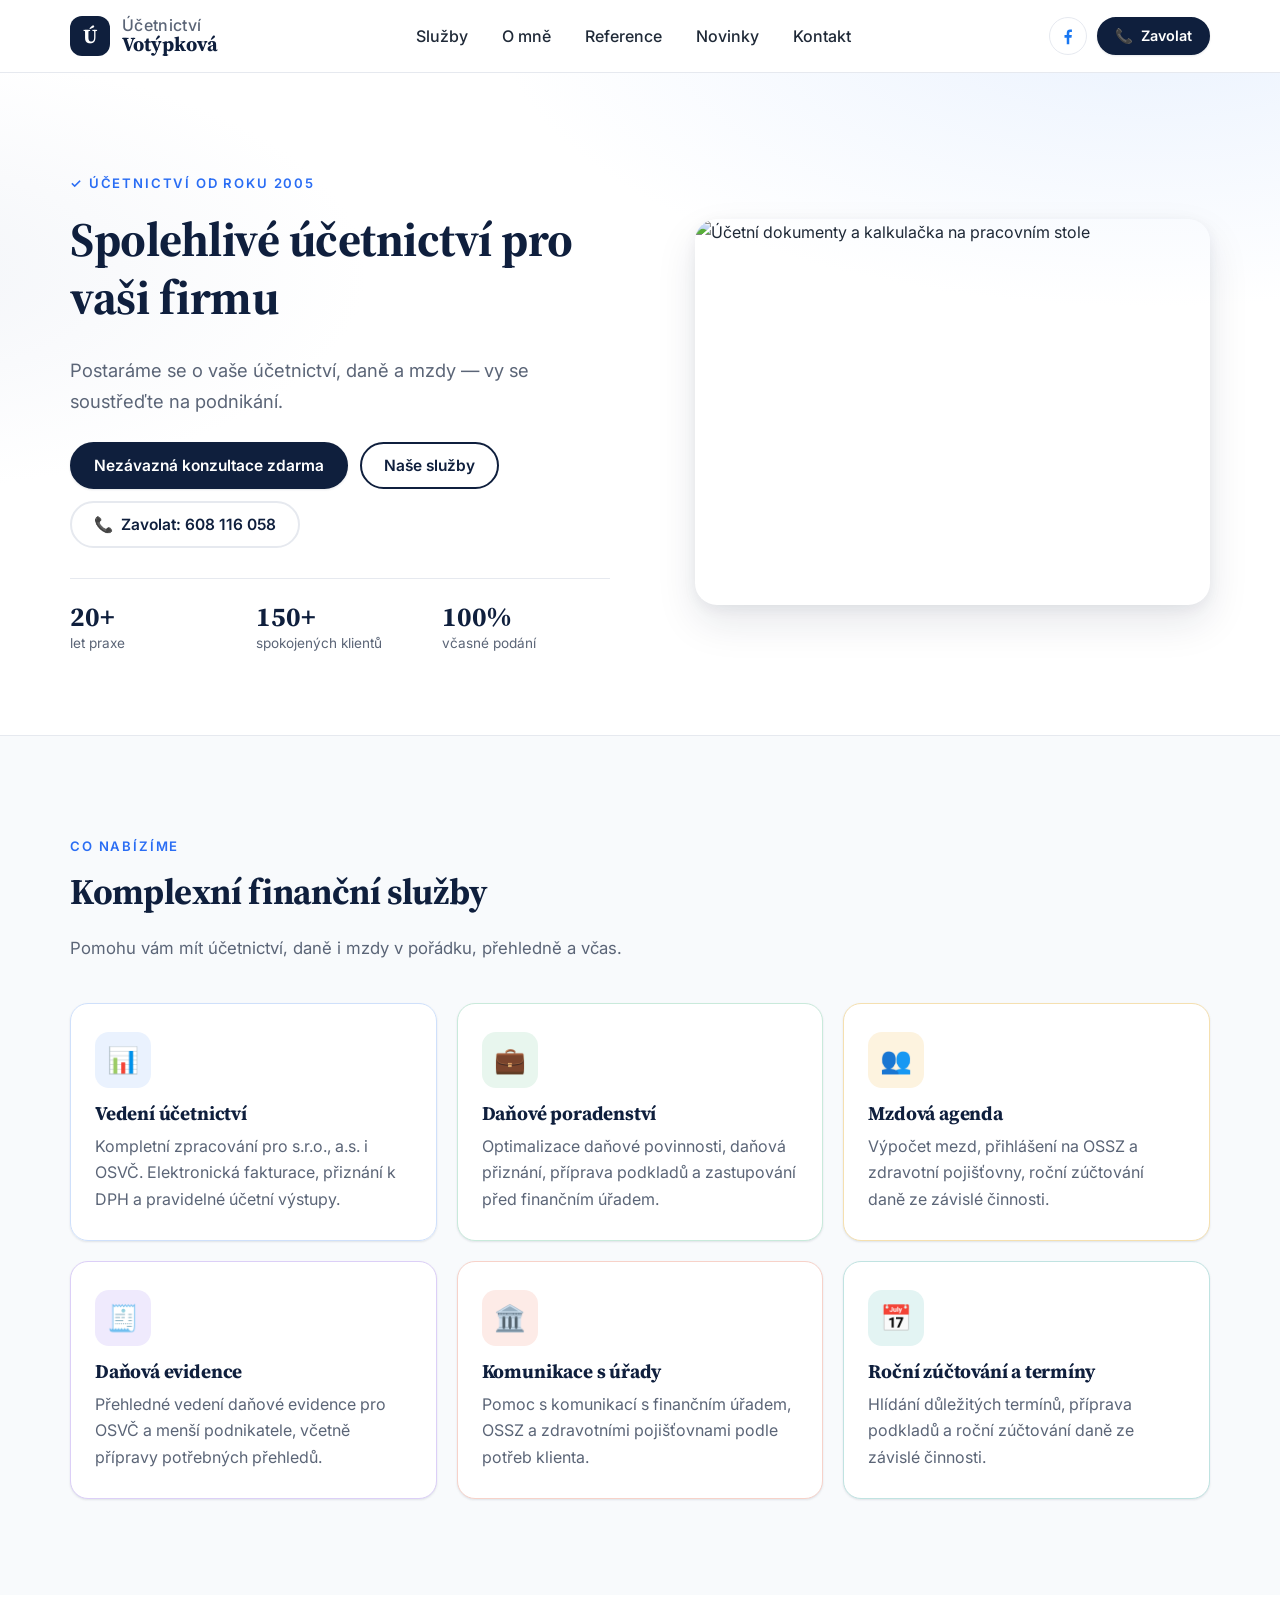
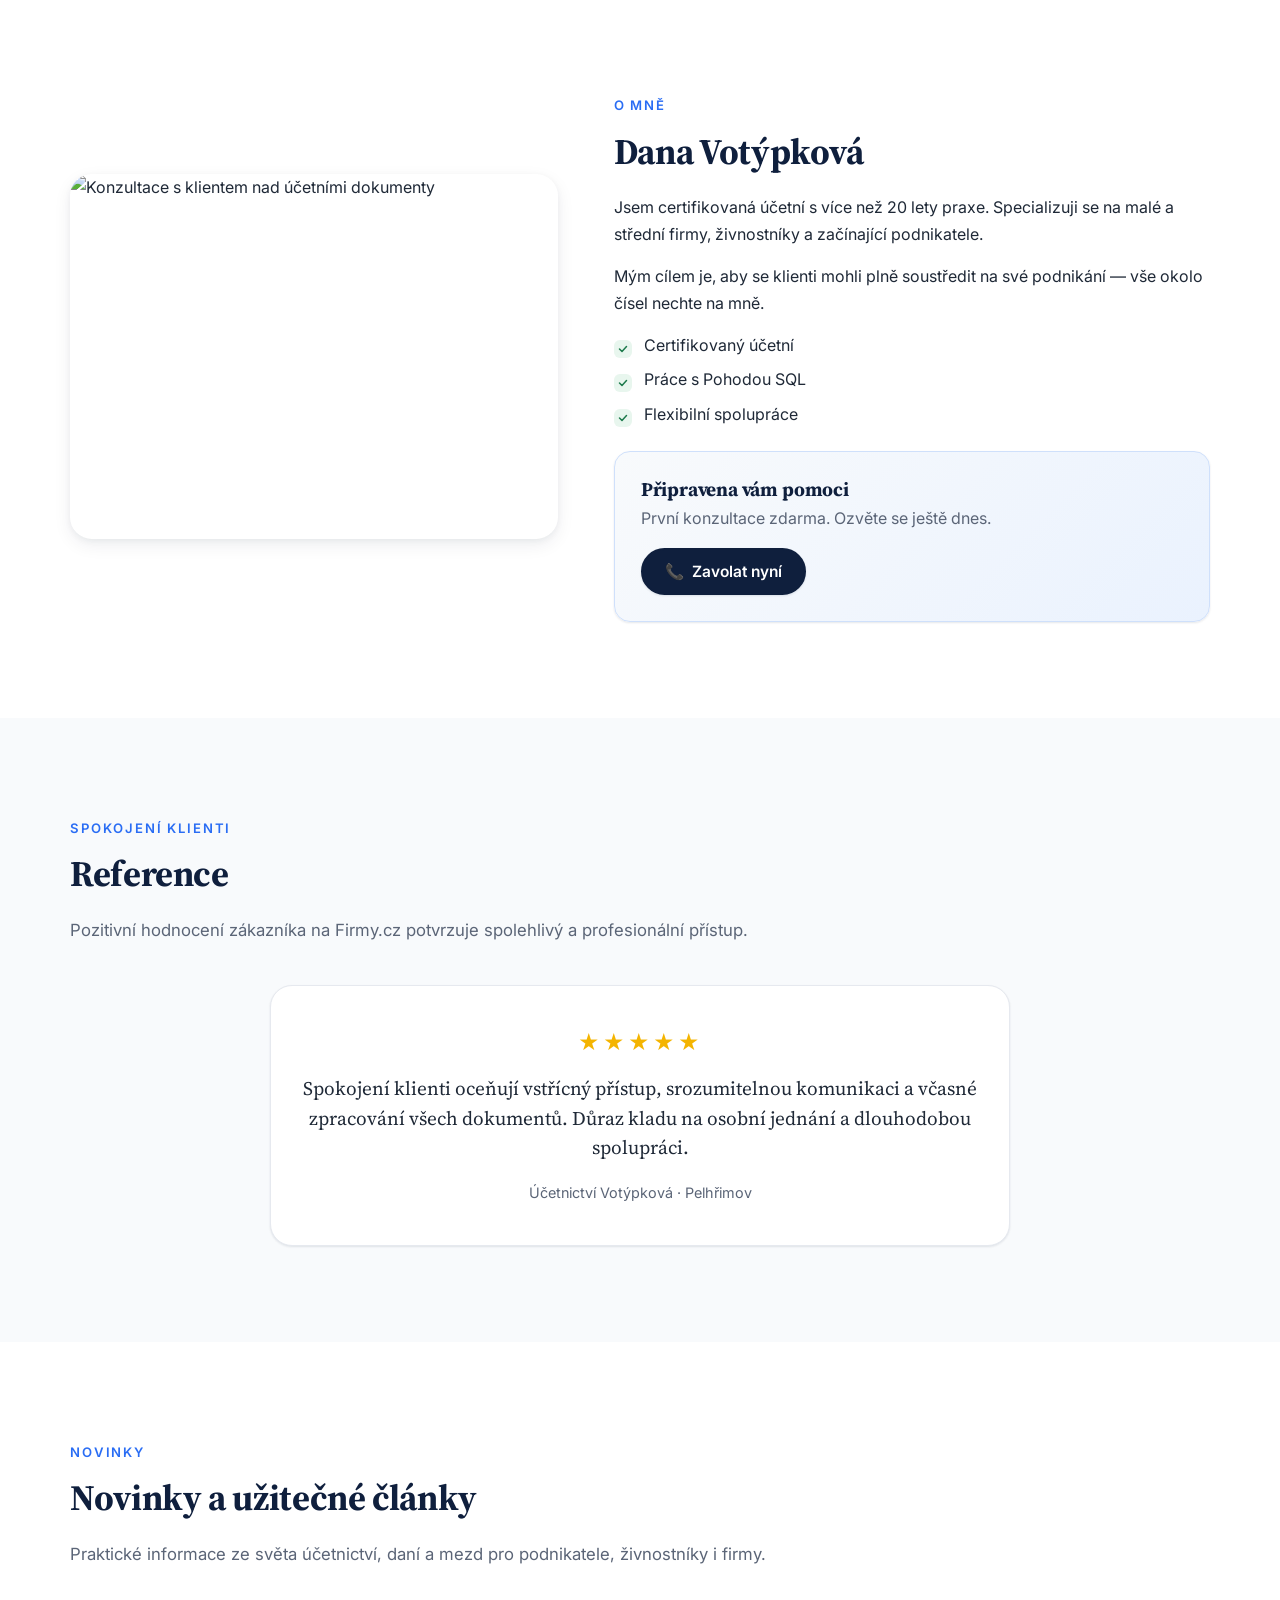
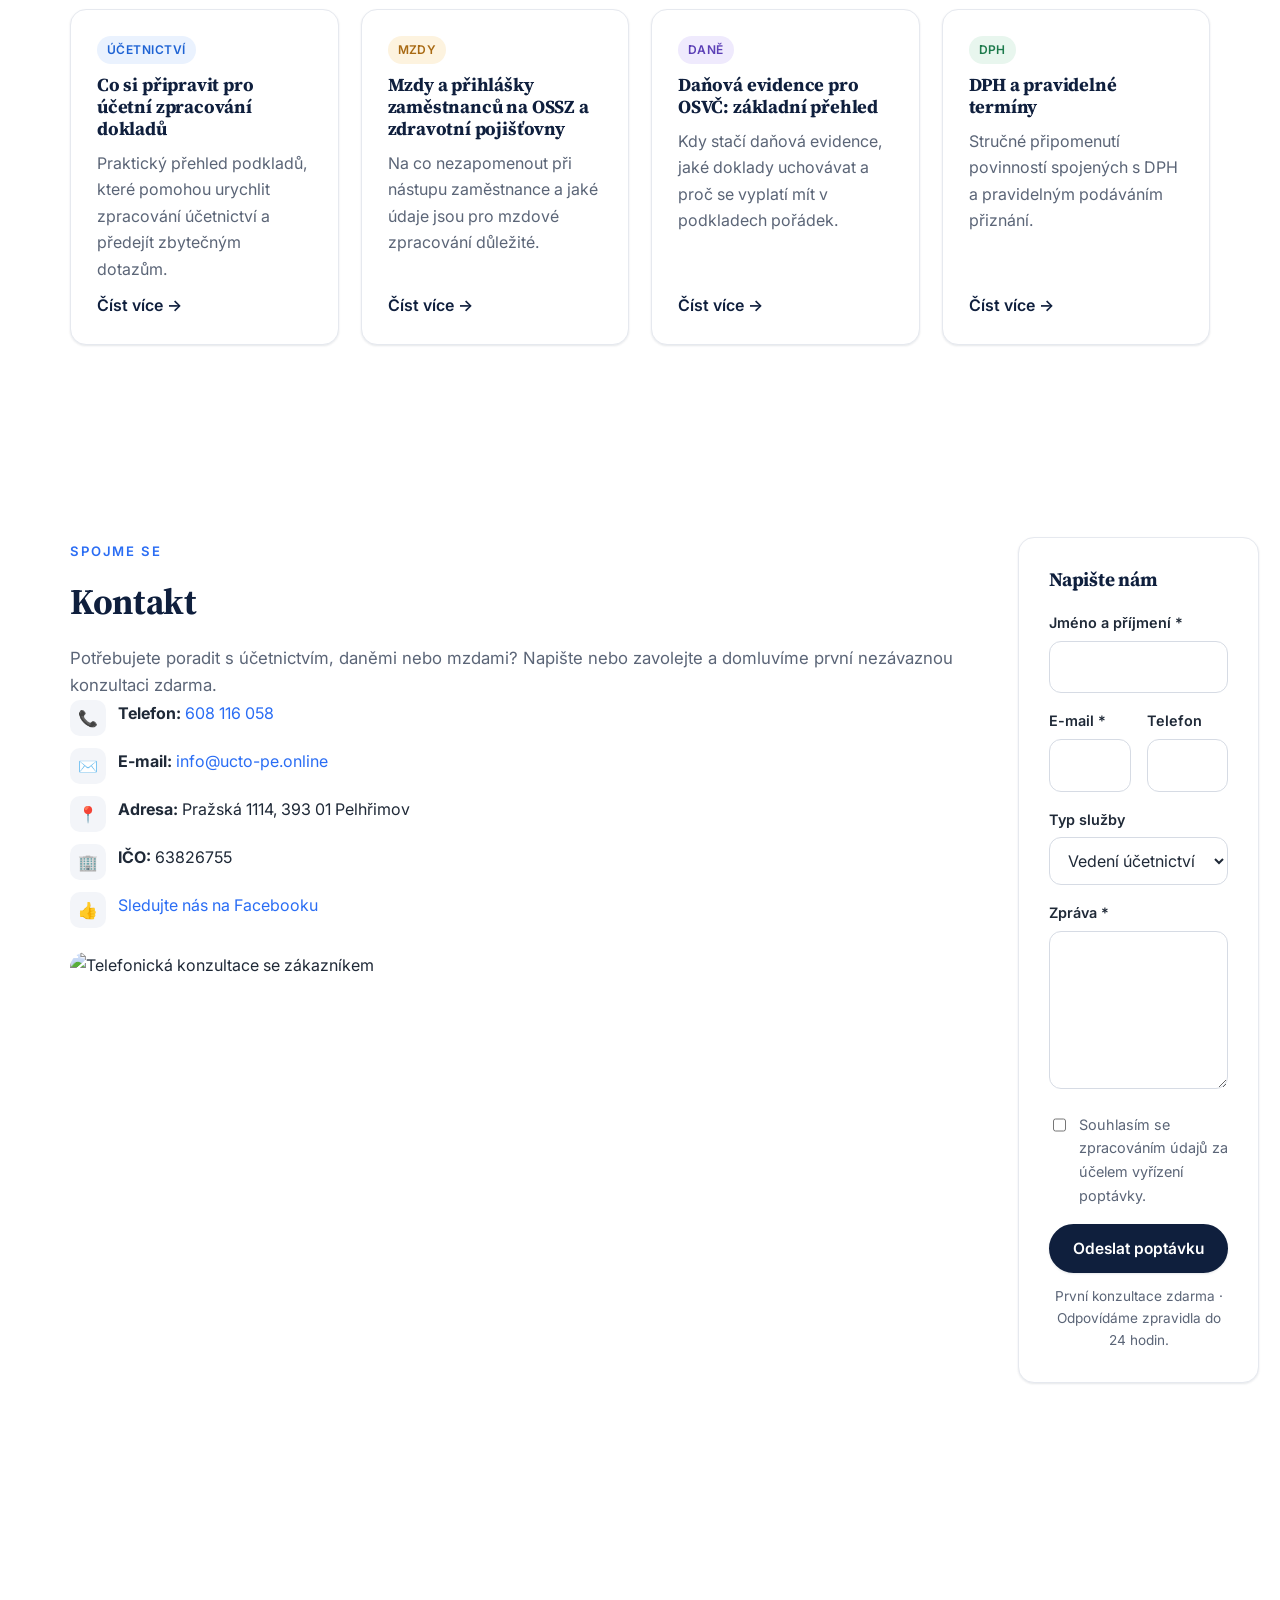
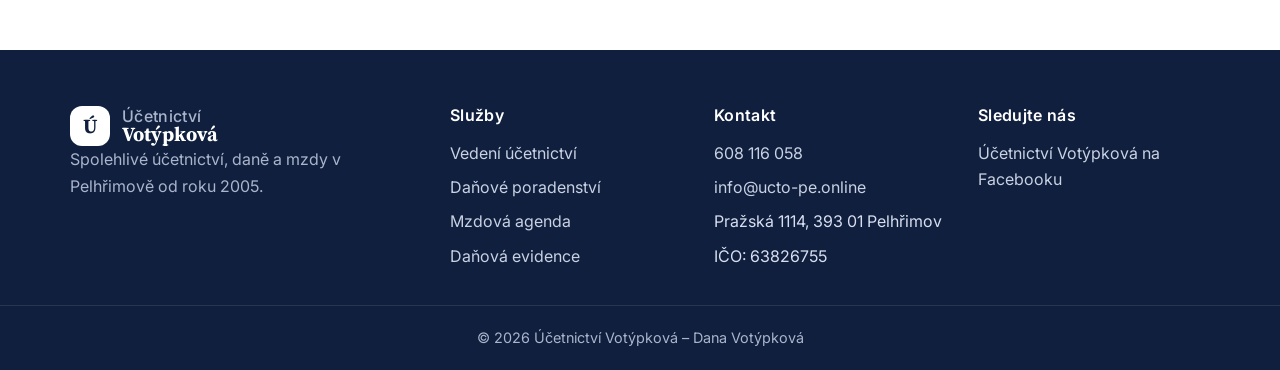
==== index.html @ 43d37ee6 "First Commit" ====
<!DOCTYPE html>
<html lang="cs">
<head>
  <meta charset="UTF-8" />
  <meta name="viewport" content="width=device-width, initial-scale=1.0" />
  <meta name="theme-color" content="#0f1f3d" />

  <title>Účetnictví Votýpková | Účetnictví, daně a mzdy Pelhřimov</title>
  <meta name="description" content="Spolehlivé vedení účetnictví, daňové poradenství a mzdová agenda v Pelhřimově. Dana Votýpková, certifikovaná účetní s více než 20 lety praxe." />
  <meta name="keywords" content="účetnictví Pelhřimov, účetní Pelhřimov, Dana Votýpková, vedení účetnictví, daňové poradenství, mzdová agenda, daňová evidence" />
  <meta name="author" content="Dana Votýpková" />
  <meta name="robots" content="index, follow" />
  <link rel="canonical" href="https://ucto-pe.online/" />

  <!-- Open Graph -->
  <meta property="og:title" content="Účetnictví Votýpková | Účetnictví, daně a mzdy Pelhřimov" />
  <meta property="og:description" content="Spolehlivé vedení účetnictví, daňové poradenství a mzdová agenda v Pelhřimově. Více než 20 let praxe." />
  <meta property="og:type" content="website" />
  <meta property="og:locale" content="cs_CZ" />
  <meta property="og:site_name" content="Účetnictví Votýpková" />
  <meta property="og:url" content="https://ucto-pe.online/" />

  <!-- Favicon (inline SVG, no extra request) -->
  <link rel="icon" href="data:image/svg+xml,%3Csvg xmlns='http://www.w3.org/2000/svg' viewBox='0 0 64 64'%3E%3Crect width='64' height='64' rx='14' fill='%230f1f3d'/%3E%3Ctext x='50%25' y='54%25' text-anchor='middle' font-family='Georgia,serif' font-size='34' font-weight='700' fill='%23ffffff' dominant-baseline='middle'%3E%C3%9A%3C/text%3E%3C/svg%3E" />

  <!-- Fonts -->
  <link rel="preconnect" href="https://fonts.googleapis.com" />
  <link rel="preconnect" href="https://fonts.gstatic.com" crossorigin />
  <link href="https://fonts.googleapis.com/css2?family=Inter:wght@400;500;600;700&family=Source+Serif+4:wght@600;700&display=swap" rel="stylesheet" />

  <!-- Stylesheet -->
  <link rel="stylesheet" href="assets/css/style.css" />

  <!-- JSON-LD: ProfessionalService -->
  <script type="application/ld+json">
  {
    "@context": "https://schema.org",
    "@type": "ProfessionalService",
    "name": "Účetnictví Votýpková",
    "image": "https://ucto-pe.online/assets/img/hero.jpg",
    "url": "https://ucto-pe.online",
    "telephone": "+420608116058",
    "email": "info@ucto-pe.online",
    "founder": {
      "@type": "Person",
      "name": "Dana Votýpková"
    },
    "address": {
      "@type": "PostalAddress",
      "streetAddress": "Pražská 1114",
      "postalCode": "393 01",
      "addressLocality": "Pelhřimov",
      "addressCountry": "CZ"
    },
    "taxID": "63826755",
    "areaServed": "Pelhřimov",
    "sameAs": [
      "https://www.facebook.com/ucetnictvivotypkova"
    ],
    "serviceType": [
      "Vedení účetnictví",
      "Daňové poradenství",
      "Mzdová agenda",
      "Daňová evidence",
      "Komunikace s úřady"
    ]
  }
  </script>
</head>
<body>

  <a class="skip-link" href="#main">Přeskočit na hlavní obsah</a>

  <!-- HEADER -->
  <header class="site-header" id="top">
    <div class="container header-inner">
      <a class="logo" href="#top" aria-label="Účetnictví Votýpková – domů">
        <span class="logo-mark" aria-hidden="true">Ú</span>
        <span class="logo-text">
          <span class="logo-line1">Účetnictví</span>
          <span class="logo-line2">Votýpková</span>
        </span>
      </a>

      <button class="nav-toggle" aria-expanded="false" aria-controls="primary-nav" aria-label="Otevřít menu">
        <span></span><span></span><span></span>
      </button>

      <nav class="primary-nav" id="primary-nav" aria-label="Hlavní navigace">
        <ul>
          <li><a href="#sluzby">Služby</a></li>
          <li><a href="#o-mne">O mně</a></li>
          <li><a href="#reference">Reference</a></li>
          <li><a href="#novinky">Novinky</a></li>
          <li><a href="#kontakt">Kontakt</a></li>
        </ul>
      </nav>

      <div class="header-actions">
        <a class="fb-icon" href="https://www.facebook.com/ucetnictvivotypkova?utm_source=firmy.cz&utm_medium=ppd&utm_campaign=firmy.cz-12863513&szntime=1777111758.024" target="_blank" rel="noopener noreferrer" aria-label="Otevřít Facebook stránku Účetnictví Votýpková">
          <svg viewBox="0 0 24 24" width="20" height="20" aria-hidden="true" focusable="false"><path fill="currentColor" d="M13.5 22v-8h2.7l.4-3.2h-3.1V8.7c0-.9.3-1.6 1.6-1.6h1.6V4.2c-.3 0-1.2-.1-2.3-.1-2.3 0-3.9 1.4-3.9 4v2.7H7.8V14h2.7v8h3z"/></svg>
        </a>
        <a class="btn btn-primary btn-sm header-cta" href="tel:+420608116058" aria-label="Zavolat na číslo 608 116 058">
          <span aria-hidden="true">📞</span> Zavolat
        </a>
      </div>
    </div>
  </header>

  <main id="main">

    <!-- HERO -->
    <section class="hero" aria-labelledby="hero-title">
      <div class="container hero-grid">
        <div class="hero-content">
          <p class="eyebrow">✓ Účetnictví od roku 2005</p>
          <h1 id="hero-title">Spolehlivé účetnictví pro vaši firmu</h1>
          <p class="lead">Postaráme se o vaše účetnictví, daně a mzdy — vy se soustřeďte na podnikání.</p>

          <div class="hero-buttons">
            <a class="btn btn-primary" href="#kontakt">Nezávazná konzultace zdarma</a>
            <a class="btn btn-outline" href="#sluzby">Naše služby</a>
            <a class="btn btn-ghost" href="tel:+420608116058" aria-label="Zavolat na číslo 608 116 058">
              <span aria-hidden="true">📞</span> Zavolat: 608 116 058
            </a>
          </div>

          <ul class="hero-stats" role="list">
            <li>
              <strong>20+</strong>
              <span>let praxe</span>
            </li>
            <li>
              <strong>150+</strong>
              <span>spokojených klientů</span>
            </li>
            <li>
              <strong>100%</strong>
              <span>včasné podání</span>
            </li>
          </ul>
        </div>

        <div class="hero-image">
          <img src="https://images.unsplash.com/photo-1554224155-8d04cb21cd6c?w=1200&q=80&auto=format&fit=crop" alt="Účetní dokumenty a kalkulačka na pracovním stole" width="1200" height="800" loading="eager" />
        </div>
      </div>
    </section>

    <!-- SERVICES -->
    <section class="section services" id="sluzby" aria-labelledby="sluzby-title">
      <div class="container">
        <header class="section-header">
          <p class="eyebrow">Co nabízíme</p>
          <h2 id="sluzby-title">Komplexní finanční služby</h2>
          <p class="section-intro">Pomohu vám mít účetnictví, daně i mzdy v pořádku, přehledně a včas.</p>
        </header>

        <div class="cards services-grid">
          <article class="card service-card service-blue">
            <div class="service-icon" aria-hidden="true">📊</div>
            <h3>Vedení účetnictví</h3>
            <p>Kompletní zpracování pro s.r.o., a.s. i OSVČ. Elektronická fakturace, přiznání k DPH a pravidelné účetní výstupy.</p>
          </article>

          <article class="card service-card service-green">
            <div class="service-icon" aria-hidden="true">💼</div>
            <h3>Daňové poradenství</h3>
            <p>Optimalizace daňové povinnosti, daňová přiznání, příprava podkladů a zastupování před finančním úřadem.</p>
          </article>

          <article class="card service-card service-amber">
            <div class="service-icon" aria-hidden="true">👥</div>
            <h3>Mzdová agenda</h3>
            <p>Výpočet mezd, přihlášení na OSSZ a zdravotní pojišťovny, roční zúčtování daně ze závislé činnosti.</p>
          </article>

          <article class="card service-card service-violet">
            <div class="service-icon" aria-hidden="true">🧾</div>
            <h3>Daňová evidence</h3>
            <p>Přehledné vedení daňové evidence pro OSVČ a menší podnikatele, včetně přípravy potřebných přehledů.</p>
          </article>

          <article class="card service-card service-rose">
            <div class="service-icon" aria-hidden="true">🏛️</div>
            <h3>Komunikace s úřady</h3>
            <p>Pomoc s komunikací s finančním úřadem, OSSZ a zdravotními pojišťovnami podle potřeb klienta.</p>
          </article>

          <article class="card service-card service-teal">
            <div class="service-icon" aria-hidden="true">📅</div>
            <h3>Roční zúčtování a termíny</h3>
            <p>Hlídání důležitých termínů, příprava podkladů a roční zúčtování daně ze závislé činnosti.</p>
          </article>
        </div>
      </div>
    </section>

    <!-- ABOUT -->
    <section class="section about" id="o-mne" aria-labelledby="o-mne-title">
      <div class="container about-grid">
        <div class="about-image">
          <img src="https://images.unsplash.com/photo-1556761175-5973dc0f32e7?w=1000&q=80&auto=format&fit=crop" alt="Konzultace s klientem nad účetními dokumenty" width="1000" height="800" loading="lazy" />
        </div>

        <div class="about-content">
          <p class="eyebrow">O mně</p>
          <h2 id="o-mne-title">Dana Votýpková</h2>
          <p>Jsem certifikovaná účetní s více než 20 lety praxe. Specializuji se na malé a střední firmy, živnostníky a začínající podnikatele.</p>
          <p>Mým cílem je, aby se klienti mohli plně soustředit na své podnikání — vše okolo čísel nechte na mně.</p>

          <ul class="check-list" role="list">
            <li>Certifikovaný účetní</li>
            <li>Práce s Pohodou SQL</li>
            <li>Flexibilní spolupráce</li>
          </ul>

          <div class="about-cta card">
            <h3>Připravena vám pomoci</h3>
            <p>První konzultace zdarma. Ozvěte se ještě dnes.</p>
            <a class="btn btn-primary" href="tel:+420608116058" aria-label="Zavolat nyní na číslo 608 116 058">
              <span aria-hidden="true">📞</span> Zavolat nyní
            </a>
          </div>
        </div>
      </div>
    </section>

    <!-- REFERENCE -->
    <section class="section reference" id="reference" aria-labelledby="reference-title">
      <div class="container">
        <header class="section-header">
          <p class="eyebrow">Spokojení klienti</p>
          <h2 id="reference-title">Reference</h2>
          <p class="section-intro">Pozitivní hodnocení zákazníka na Firmy.cz potvrzuje spolehlivý a profesionální přístup.</p>
        </header>

        <div class="reference-card card">
          <div class="reference-stars" aria-label="Pozitivní hodnocení">
            <span aria-hidden="true">★★★★★</span>
          </div>
          <p class="reference-text">Spokojení klienti oceňují vstřícný přístup, srozumitelnou komunikaci a včasné zpracování všech dokumentů. Důraz kladu na osobní jednání a dlouhodobou spolupráci.</p>
          <div class="reference-meta">
            <span>Účetnictví Votýpková · Pelhřimov</span>
          </div>
        </div>
      </div>
    </section>

    <!-- BLOG / NOVINKY -->
    <section class="section blog" id="novinky" aria-labelledby="novinky-title">
      <div class="container">
        <header class="section-header">
          <p class="eyebrow">Novinky</p>
          <h2 id="novinky-title">Novinky a užitečné články</h2>
          <p class="section-intro">Praktické informace ze světa účetnictví, daní a mezd pro podnikatele, živnostníky i firmy.</p>
        </header>

        <div class="cards blog-grid">
          <article class="card blog-card">
            <span class="blog-tag tag-blue">Účetnictví</span>
            <h3><a href="blog/co-si-pripravit-pro-ucetni-zpracovani-dokladu.html">Co si připravit pro účetní zpracování dokladů</a></h3>
            <p>Praktický přehled podkladů, které pomohou urychlit zpracování účetnictví a předejít zbytečným dotazům.</p>
            <a class="card-link" href="blog/co-si-pripravit-pro-ucetni-zpracovani-dokladu.html" aria-label="Číst článek: Co si připravit pro účetní zpracování dokladů">Číst více →</a>
          </article>

          <article class="card blog-card">
            <span class="blog-tag tag-amber">Mzdy</span>
            <h3><a href="blog/mzdy-a-prihlasky-zamestnancu.html">Mzdy a přihlášky zaměstnanců na OSSZ a zdravotní pojišťovny</a></h3>
            <p>Na co nezapomenout při nástupu zaměstnance a jaké údaje jsou pro mzdové zpracování důležité.</p>
            <a class="card-link" href="blog/mzdy-a-prihlasky-zamestnancu.html" aria-label="Číst článek: Mzdy a přihlášky zaměstnanců">Číst více →</a>
          </article>

          <article class="card blog-card">
            <span class="blog-tag tag-violet">Daně</span>
            <h3><a href="blog/danova-evidence-pro-osvc.html">Daňová evidence pro OSVČ: základní přehled</a></h3>
            <p>Kdy stačí daňová evidence, jaké doklady uchovávat a proč se vyplatí mít v podkladech pořádek.</p>
            <a class="card-link" href="blog/danova-evidence-pro-osvc.html" aria-label="Číst článek: Daňová evidence pro OSVČ">Číst více →</a>
          </article>

          <article class="card blog-card">
            <span class="blog-tag tag-green">DPH</span>
            <h3><a href="blog/dph-a-pravidelne-terminy.html">DPH a pravidelné termíny</a></h3>
            <p>Stručné připomenutí povinností spojených s DPH a pravidelným podáváním přiznání.</p>
            <a class="card-link" href="blog/dph-a-pravidelne-terminy.html" aria-label="Číst článek: DPH a pravidelné termíny">Číst více →</a>
          </article>
        </div>
      </div>
    </section>

    <!-- CONTACT -->
    <section class="section contact" id="kontakt" aria-labelledby="kontakt-title">
      <div class="container contact-grid">

        <div class="contact-info">
          <p class="eyebrow">Spojme se</p>
          <h2 id="kontakt-title">Kontakt</h2>
          <p class="section-intro">Potřebujete poradit s účetnictvím, daněmi nebo mzdami? Napište nebo zavolejte a domluvíme první nezávaznou konzultaci zdarma.</p>

          <ul class="contact-list" role="list">
            <li>
              <span class="contact-ico" aria-hidden="true">📞</span>
              <span><strong>Telefon:</strong> <a href="tel:+420608116058">608 116 058</a></span>
            </li>
            <li>
              <span class="contact-ico" aria-hidden="true">✉️</span>
              <span><strong>E-mail:</strong> <a href="mailto:info@ucto-pe.online">info@ucto-pe.online</a></span>
            </li>
            <li>
              <span class="contact-ico" aria-hidden="true">📍</span>
              <span><strong>Adresa:</strong> Pražská 1114, 393 01 Pelhřimov</span>
            </li>
            <li>
              <span class="contact-ico" aria-hidden="true">🏢</span>
              <span><strong>IČO:</strong> 63826755</span>
            </li>
            <li>
              <span class="contact-ico" aria-hidden="true">👍</span>
              <span><a href="https://www.facebook.com/ucetnictvivotypkova?utm_source=firmy.cz&utm_medium=ppd&utm_campaign=firmy.cz-12863513&szntime=1777111758.024" target="_blank" rel="noopener noreferrer" aria-label="Otevřít Facebook stránku Účetnictví Votýpková">Sledujte nás na Facebooku</a></span>
            </li>
          </ul>

          <div class="contact-photo">
            <img src="https://images.unsplash.com/photo-1573164713714-d95e436ab8d6?w=900&q=80&auto=format&fit=crop" alt="Telefonická konzultace se zákazníkem" width="900" height="600" loading="lazy" />
          </div>
        </div>

        <div class="contact-form-wrap card">
          <h3>Napište nám</h3>

          <div id="form-status" class="form-status" role="status" aria-live="polite"></div>

          <form class="contact-form" action="kontakt.php" method="POST" novalidate>
            <!-- Honeypot (visually hidden, real users leave empty) -->
            <div class="hp" aria-hidden="true">
              <label for="website">Webová stránka (nevyplňujte)</label>
              <input type="text" id="website" name="website" tabindex="-1" autocomplete="off" />
            </div>

            <div class="form-row">
              <label for="name">Jméno a příjmení <span aria-hidden="true">*</span></label>
              <input type="text" id="name" name="name" required autocomplete="name" />
            </div>

            <div class="form-row form-grid-2">
              <div>
                <label for="email">E-mail <span aria-hidden="true">*</span></label>
                <input type="email" id="email" name="email" required autocomplete="email" />
              </div>
              <div>
                <label for="phone">Telefon</label>
                <input type="tel" id="phone" name="phone" autocomplete="tel" />
              </div>
            </div>

            <div class="form-row">
              <label for="service">Typ služby</label>
              <select id="service" name="service">
                <option value="Vedení účetnictví">Vedení účetnictví</option>
                <option value="Daňové poradenství">Daňové poradenství</option>
                <option value="Mzdová agenda">Mzdová agenda</option>
                <option value="Daňová evidence">Daňová evidence</option>
                <option value="Komunikace s úřady">Komunikace s úřady</option>
                <option value="Jiný dotaz">Jiný dotaz</option>
              </select>
            </div>

            <div class="form-row">
              <label for="message">Zpráva <span aria-hidden="true">*</span></label>
              <textarea id="message" name="message" rows="5" required></textarea>
            </div>

            <div class="form-row form-check">
              <input type="checkbox" id="gdpr" name="gdpr" required />
              <label for="gdpr">Souhlasím se zpracováním údajů za účelem vyřízení poptávky.</label>
            </div>

            <button type="submit" class="btn btn-primary btn-block">Odeslat poptávku</button>

            <p class="form-note">První konzultace zdarma · Odpovídáme zpravidla do 24 hodin.</p>
          </form>
        </div>

      </div>
    </section>

  </main>

  <!-- FOOTER -->
  <footer class="site-footer">
    <div class="container footer-grid">

      <div class="footer-col">
        <div class="logo logo-footer">
          <span class="logo-mark" aria-hidden="true">Ú</span>
          <span class="logo-text">
            <span class="logo-line1">Účetnictví</span>
            <span class="logo-line2">Votýpková</span>
          </span>
        </div>
        <p class="footer-tagline">Spolehlivé účetnictví, daně a mzdy v Pelhřimově od roku 2005.</p>
      </div>

      <div class="footer-col">
        <h4>Služby</h4>
        <ul role="list">
          <li><a href="#sluzby">Vedení účetnictví</a></li>
          <li><a href="#sluzby">Daňové poradenství</a></li>
          <li><a href="#sluzby">Mzdová agenda</a></li>
          <li><a href="#sluzby">Daňová evidence</a></li>
        </ul>
      </div>

      <div class="footer-col">
        <h4>Kontakt</h4>
        <ul role="list">
          <li><a href="tel:+420608116058">608 116 058</a></li>
          <li><a href="mailto:info@ucto-pe.online">info@ucto-pe.online</a></li>
          <li>Pražská 1114, 393 01 Pelhřimov</li>
          <li>IČO: 63826755</li>
        </ul>
      </div>

      <div class="footer-col">
        <h4>Sledujte nás</h4>
        <ul role="list">
          <li>
            <a href="https://www.facebook.com/ucetnictvivotypkova?utm_source=firmy.cz&utm_medium=ppd&utm_campaign=firmy.cz-12863513&szntime=1777111758.024" target="_blank" rel="noopener noreferrer" aria-label="Otevřít Facebook stránku Účetnictví Votýpková">
              Účetnictví Votýpková na Facebooku
            </a>
          </li>
        </ul>
      </div>

    </div>

    <div class="footer-bottom">
      <div class="container">
        <p>&copy; <span id="year">2026</span> Účetnictví Votýpková – Dana Votýpková</p>
      </div>
    </div>
  </footer>

  <script src="assets/js/main.js" defer></script>
</body>
</html>
---- assets/css/style.css ----
/* =========================================================
   Účetnictví Votýpková — stylesheet
   Mobile-first, premium, clean.
   ========================================================= */

:root {
  /* Brand */
  --c-navy:        #0f1f3d;
  --c-navy-2:      #1a2c52;
  --c-charcoal:    #1f2937;
  --c-text:        #1f2937;
  --c-text-muted:  #5b6577;
  --c-line:        #e6e9ef;
  --c-bg:          #ffffff;
  --c-bg-alt:      #f8fafc;
  --c-bg-soft:     #f3f5f9;
  --c-accent:      #2a6df4;     /* primary CTA */
  --c-accent-700:  #1d56cc;
  --c-success:     #157a4a;
  --c-error:       #b3261e;

  /* Soft service-card accents */
  --s-blue-bg:    #eaf2fe;  --s-blue-bd:    #cfe0fb;  --s-blue-ic:    #1e63d4;
  --s-green-bg:   #e8f6ee;  --s-green-bd:   #c9eadb;  --s-green-ic:   #1d7a4c;
  --s-amber-bg:   #fdf3df;  --s-amber-bd:   #f5e0b0;  --s-amber-ic:   #a86a14;
  --s-violet-bg:  #efeafd;  --s-violet-bd:  #dccff7;  --s-violet-ic:  #5b3fb6;
  --s-rose-bg:    #fdebe7;  --s-rose-bd:    #f7d2c9;  --s-rose-ic:    #b04a2f;
  --s-teal-bg:    #e3f4f3;  --s-teal-bd:    #c0e3e1;  --s-teal-ic:    #136b6a;

  /* Effects */
  --radius-sm:  10px;
  --radius:     16px;
  --radius-lg:  22px;
  --shadow-sm:  0 1px 2px rgba(15,31,61,0.06), 0 1px 3px rgba(15,31,61,0.05);
  --shadow:     0 6px 18px rgba(15,31,61,0.07), 0 2px 6px rgba(15,31,61,0.05);
  --shadow-lg:  0 18px 40px rgba(15,31,61,0.10), 0 4px 14px rgba(15,31,61,0.06);

  /* Layout */
  --container: 1180px;

  /* Type */
  --ff-sans: "Inter", -apple-system, BlinkMacSystemFont, "Segoe UI", Roboto, "Helvetica Neue", Arial, sans-serif;
  --ff-serif: "Source Serif 4", Georgia, "Times New Roman", serif;
}

/* ---------- Reset / base ---------- */
*, *::before, *::after { box-sizing: border-box; }
html { -webkit-text-size-adjust: 100%; scroll-behavior: smooth; }
body {
  margin: 0;
  font-family: var(--ff-sans);
  font-size: 16px;
  line-height: 1.65;
  color: var(--c-text);
  background: var(--c-bg);
  -webkit-font-smoothing: antialiased;
  text-rendering: optimizeLegibility;
}
img { max-width: 100%; height: auto; display: block; }
a { color: var(--c-accent); text-decoration: none; }
a:hover { color: var(--c-accent-700); }
a:focus-visible, button:focus-visible, input:focus-visible, select:focus-visible, textarea:focus-visible {
  outline: 3px solid #b8d3ff;
  outline-offset: 2px;
  border-radius: 6px;
}
ul { padding: 0; margin: 0; list-style: none; }
h1, h2, h3, h4 {
  font-family: var(--ff-serif);
  color: var(--c-navy);
  font-weight: 700;
  margin: 0 0 .6em;
  line-height: 1.2;
  letter-spacing: -0.01em;
}
h1 { font-size: clamp(2rem, 4.5vw, 3rem); }
h2 { font-size: clamp(1.6rem, 3vw, 2.25rem); }
h3 { font-size: 1.2rem; }
h4 { font-size: 1rem; font-family: var(--ff-sans); letter-spacing: .02em; }
p  { margin: 0 0 1rem; }

.container {
  width: 100%;
  max-width: var(--container);
  margin: 0 auto;
  padding-inline: 20px;
}
.section { padding: clamp(56px, 8vw, 96px) 0; }

/* Skip link */
.skip-link {
  position: absolute; left: -9999px; top: 0;
  background: var(--c-navy); color: #fff;
  padding: 10px 14px; border-radius: 0 0 8px 0;
  z-index: 1000;
}
.skip-link:focus { left: 0; }

/* Eyebrow */
.eyebrow {
  display: inline-block;
  font-size: .82rem;
  font-weight: 600;
  letter-spacing: .14em;
  text-transform: uppercase;
  color: var(--c-accent);
  margin: 0 0 .8rem;
}

.section-header { max-width: 720px; margin-bottom: 40px; }
.section-intro { color: var(--c-text-muted); font-size: 1.05rem; margin: 0; }

/* ---------- Buttons ---------- */
.btn {
  display: inline-flex; align-items: center; justify-content: center;
  gap: 8px;
  font-family: var(--ff-sans);
  font-weight: 600;
  font-size: 0.97rem;
  padding: 13px 22px;
  border-radius: 999px;
  border: 2px solid transparent;
  cursor: pointer;
  transition: transform .15s ease, background .15s ease, color .15s ease, border-color .15s ease, box-shadow .15s ease;
  white-space: nowrap;
  text-decoration: none;
  line-height: 1.1;
}
.btn-primary {
  background: var(--c-navy);
  color: #fff;
  border-color: var(--c-navy);
  box-shadow: var(--shadow-sm);
}
.btn-primary:hover { background: var(--c-navy-2); border-color: var(--c-navy-2); color: #fff; transform: translateY(-1px); }
.btn-outline {
  background: #fff; color: var(--c-navy); border-color: var(--c-navy);
}
.btn-outline:hover { background: var(--c-navy); color: #fff; }
.btn-ghost {
  background: transparent; color: var(--c-navy); border-color: var(--c-line);
}
.btn-ghost:hover { background: var(--c-bg-soft); }
.btn-sm { padding: 9px 16px; font-size: .9rem; }
.btn-block { width: 100%; padding: 14px 22px; }

/* ---------- Header ---------- */
.site-header {
  position: sticky; top: 0; z-index: 100;
  background: rgba(255,255,255,0.92);
  backdrop-filter: saturate(160%) blur(10px);
  border-bottom: 1px solid var(--c-line);
}
.header-inner {
  display: flex; align-items: center; justify-content: space-between;
  gap: 16px;
  min-height: 72px;
}
.logo {
  display: inline-flex; align-items: center; gap: 12px;
  color: var(--c-navy);
  font-family: var(--ff-serif);
  font-weight: 700;
  text-decoration: none;
}
.logo-mark {
  width: 40px; height: 40px;
  background: var(--c-navy); color: #fff;
  border-radius: 12px;
  display: inline-flex; align-items: center; justify-content: center;
  font-size: 1.25rem;
  font-family: var(--ff-serif);
}
.logo-text { display: flex; flex-direction: column; line-height: 1.05; }
.logo-line1 { font-size: 1rem; color: var(--c-text-muted); font-weight: 500; font-family: var(--ff-sans); letter-spacing: .02em; }
.logo-line2 { font-size: 1.25rem; }

.primary-nav ul { display: flex; gap: 6px; }
.primary-nav a {
  display: block;
  padding: 10px 14px;
  color: var(--c-charcoal);
  font-weight: 500;
  border-radius: 8px;
  transition: background .15s ease, color .15s ease;
}
.primary-nav a:hover { background: var(--c-bg-soft); color: var(--c-navy); }

.header-actions { display: flex; align-items: center; gap: 10px; }
.fb-icon {
  width: 38px; height: 38px;
  display: inline-flex; align-items: center; justify-content: center;
  border: 1px solid var(--c-line);
  border-radius: 50%;
  color: #1877f2;
  background: #fff;
  transition: background .15s ease, transform .15s ease;
}
.fb-icon:hover { background: #eaf2fe; transform: translateY(-1px); }

/* Mobile nav toggle */
.nav-toggle {
  display: none;
  width: 42px; height: 42px;
  background: transparent;
  border: 1px solid var(--c-line);
  border-radius: 10px;
  cursor: pointer;
  padding: 0;
  position: relative;
}
.nav-toggle span {
  position: absolute; left: 10px; right: 10px; height: 2px;
  background: var(--c-navy); border-radius: 2px;
  transition: transform .2s ease, opacity .2s ease, top .2s ease;
}
.nav-toggle span:nth-child(1) { top: 13px; }
.nav-toggle span:nth-child(2) { top: 20px; }
.nav-toggle span:nth-child(3) { top: 27px; }
.nav-toggle[aria-expanded="true"] span:nth-child(1) { top: 20px; transform: rotate(45deg); }
.nav-toggle[aria-expanded="true"] span:nth-child(2) { opacity: 0; }
.nav-toggle[aria-expanded="true"] span:nth-child(3) { top: 20px; transform: rotate(-45deg); }

/* ---------- Hero ---------- */
.hero {
  background:
    radial-gradient(1100px 500px at 90% -10%, #eaf2fe 0%, transparent 60%),
    radial-gradient(900px 400px at -10% 30%, #f3f5f9 0%, transparent 55%),
    #ffffff;
  padding: clamp(56px, 8vw, 96px) 0 clamp(48px, 7vw, 80px);
  border-bottom: 1px solid var(--c-line);
}
.hero-grid {
  display: grid;
  grid-template-columns: 1fr;
  gap: 40px;
  align-items: center;
}
.hero h1 { margin-top: 4px; }
.hero .lead {
  font-size: 1.15rem;
  color: var(--c-text-muted);
  max-width: 540px;
}
.hero-buttons {
  display: flex; flex-wrap: wrap; gap: 12px;
  margin: 26px 0 30px;
}
.hero-stats {
  display: grid;
  grid-template-columns: repeat(3, minmax(0,1fr));
  gap: 18px;
  border-top: 1px solid var(--c-line);
  padding-top: 24px;
  max-width: 540px;
}
.hero-stats li {
  display: flex; flex-direction: column; gap: 2px;
}
.hero-stats strong {
  font-family: var(--ff-serif);
  color: var(--c-navy);
  font-size: 1.7rem;
  line-height: 1;
}
.hero-stats span { font-size: .85rem; color: var(--c-text-muted); }

.hero-image img {
  width: 100%;
  border-radius: var(--radius-lg);
  box-shadow: var(--shadow-lg);
  aspect-ratio: 4/3;
  object-fit: cover;
}

/* ---------- Cards (generic) ---------- */
.card {
  background: #fff;
  border: 1px solid var(--c-line);
  border-radius: var(--radius);
  padding: 26px;
  box-shadow: var(--shadow-sm);
  transition: transform .18s ease, box-shadow .18s ease, border-color .18s ease;
}
.cards { display: grid; gap: 20px; grid-template-columns: 1fr; }

/* ---------- Services ---------- */
.services { background: var(--c-bg-alt); }
.services-grid { gap: 20px; }
.service-card {
  position: relative;
  padding: 28px 24px;
  border-radius: 18px;
  border: 1px solid var(--c-line);
  background: #fff;
}
.service-card:hover { transform: translateY(-2px); box-shadow: var(--shadow); }
.service-icon {
  width: 56px; height: 56px;
  display: inline-flex; align-items: center; justify-content: center;
  border-radius: 14px;
  font-size: 1.6rem;
  margin-bottom: 14px;
}
.service-card h3 { margin-bottom: 8px; color: var(--c-navy); }
.service-card p { color: var(--c-text-muted); margin: 0; }

.service-blue   { background: linear-gradient(180deg,#fff,#fff); border-color: var(--s-blue-bd);   }
.service-blue   .service-icon { background: var(--s-blue-bg);   color: var(--s-blue-ic);   }
.service-green  { border-color: var(--s-green-bd);  }
.service-green  .service-icon { background: var(--s-green-bg);  color: var(--s-green-ic);  }
.service-amber  { border-color: var(--s-amber-bd);  }
.service-amber  .service-icon { background: var(--s-amber-bg);  color: var(--s-amber-ic);  }
.service-violet { border-color: var(--s-violet-bd); }
.service-violet .service-icon { background: var(--s-violet-bg); color: var(--s-violet-ic); }
.service-rose   { border-color: var(--s-rose-bd);   }
.service-rose   .service-icon { background: var(--s-rose-bg);   color: var(--s-rose-ic);   }
.service-teal   { border-color: var(--s-teal-bd);   }
.service-teal   .service-icon { background: var(--s-teal-bg);   color: var(--s-teal-ic);   }

/* ---------- About ---------- */
.about-grid {
  display: grid;
  grid-template-columns: 1fr;
  gap: 36px;
  align-items: center;
}
.about-image img {
  width: 100%;
  border-radius: var(--radius-lg);
  box-shadow: var(--shadow);
  aspect-ratio: 4/3;
  object-fit: cover;
}
.check-list {
  margin: 8px 0 24px;
  display: grid; gap: 8px;
}
.check-list li {
  position: relative;
  padding-left: 30px;
  color: var(--c-text);
}
.check-list li::before {
  content: "";
  position: absolute; left: 0; top: .5em;
  width: 18px; height: 18px;
  background: var(--s-green-bg);
  border-radius: 6px;
  background-image: url("data:image/svg+xml;utf8,<svg xmlns='http://www.w3.org/2000/svg' viewBox='0 0 24 24' fill='none' stroke='%231d7a4c' stroke-width='3' stroke-linecap='round' stroke-linejoin='round'><polyline points='5 12 10 17 19 7'/></svg>");
  background-size: 12px 12px;
  background-repeat: no-repeat;
  background-position: center;
}
.about-cta {
  background: linear-gradient(135deg, #f8fafc 0%, #eaf2fe 100%);
  border-color: var(--s-blue-bd);
  margin-top: 8px;
}
.about-cta h3 { margin-bottom: 4px; }
.about-cta p { color: var(--c-text-muted); margin-bottom: 16px; }

/* ---------- Reference ---------- */
.reference { background: var(--c-bg-alt); }
.reference-card {
  max-width: 740px;
  margin: 0 auto;
  text-align: center;
  padding: 40px 28px;
  border-radius: var(--radius-lg);
}
.reference-stars {
  color: #f4b400;
  font-size: 1.3rem;
  letter-spacing: 4px;
  margin-bottom: 14px;
}
.reference-text {
  font-family: var(--ff-serif);
  font-size: 1.2rem;
  line-height: 1.55;
  color: var(--c-charcoal);
  margin-bottom: 18px;
}
.reference-meta {
  color: var(--c-text-muted);
  font-size: .9rem;
}

/* ---------- Blog ---------- */
.blog-grid { gap: 22px; }
.blog-card { display: flex; flex-direction: column; gap: 10px; }
.blog-card h3 { margin: 0; font-size: 1.15rem; }
.blog-card h3 a { color: var(--c-navy); text-decoration: none; }
.blog-card h3 a:hover { color: var(--c-accent); }
.blog-card p { color: var(--c-text-muted); margin: 0; }
.blog-card:hover { transform: translateY(-2px); box-shadow: var(--shadow); }
.card-link {
  margin-top: auto;
  font-weight: 600;
  color: var(--c-navy);
  align-self: flex-start;
}
.card-link:hover { color: var(--c-accent); }
.blog-tag {
  display: inline-block;
  padding: 4px 10px;
  font-size: .75rem;
  font-weight: 600;
  letter-spacing: .04em;
  border-radius: 999px;
  align-self: flex-start;
  text-transform: uppercase;
}
.tag-blue   { background: var(--s-blue-bg);   color: var(--s-blue-ic);   }
.tag-green  { background: var(--s-green-bg);  color: var(--s-green-ic);  }
.tag-amber  { background: var(--s-amber-bg);  color: var(--s-amber-ic);  }
.tag-violet { background: var(--s-violet-bg); color: var(--s-violet-ic); }
.tag-rose   { background: var(--s-rose-bg);   color: var(--s-rose-ic);   }
.tag-teal   { background: var(--s-teal-bg);   color: var(--s-teal-ic);   }

/* ---------- Contact ---------- */
.contact { background: #fff; }
.contact-grid {
  display: grid;
  gap: 36px;
  grid-template-columns: 1fr;
}
.contact-info h2 { margin-top: 4px; }
.contact-list {
  display: grid; gap: 12px;
  margin-bottom: 24px;
}
.contact-list li {
  display: flex; align-items: flex-start; gap: 12px;
}
.contact-ico {
  width: 36px; height: 36px;
  background: var(--c-bg-soft);
  border-radius: 10px;
  display: inline-flex; align-items: center; justify-content: center;
  flex-shrink: 0;
}
.contact-photo img {
  border-radius: var(--radius);
  margin-top: 8px;
  aspect-ratio: 16/10;
  object-fit: cover;
}

.contact-form-wrap { padding: 30px; }
.contact-form-wrap h3 { margin-bottom: 20px; }
.form-row { margin-bottom: 16px; }
.form-grid-2 {
  display: grid;
  grid-template-columns: 1fr;
  gap: 16px;
}
.form-row label {
  display: block;
  font-weight: 600;
  font-size: .9rem;
  color: var(--c-charcoal);
  margin-bottom: 6px;
}
.form-row input[type="text"],
.form-row input[type="email"],
.form-row input[type="tel"],
.form-row select,
.form-row textarea {
  width: 100%;
  font: inherit;
  color: var(--c-text);
  padding: 12px 14px;
  border: 1px solid #d6dbe4;
  border-radius: 12px;
  background: #fff;
  transition: border-color .15s ease, box-shadow .15s ease;
}
.form-row textarea { resize: vertical; min-height: 120px; }
.form-row input:focus,
.form-row select:focus,
.form-row textarea:focus {
  border-color: var(--c-accent);
  box-shadow: 0 0 0 3px #b8d3ff;
  outline: none;
}
.form-check {
  display: flex; align-items: flex-start; gap: 10px;
  font-size: .92rem;
}
.form-check input[type="checkbox"] {
  width: 18px; height: 18px;
  margin-top: 3px;
  accent-color: var(--c-accent);
}
.form-check label {
  margin: 0;
  font-weight: 400;
  color: var(--c-text-muted);
}
.form-note {
  margin: 12px 0 0;
  text-align: center;
  font-size: .85rem;
  color: var(--c-text-muted);
}

/* Honeypot */
.hp {
  position: absolute !important;
  width: 1px; height: 1px;
  padding: 0; margin: -1px; overflow: hidden;
  clip: rect(0 0 0 0); white-space: nowrap; border: 0;
}

/* Form status banner */
.form-status {
  display: none;
  margin-bottom: 18px;
  padding: 12px 14px;
  border-radius: 10px;
  font-size: .95rem;
  border: 1px solid transparent;
}
.form-status.show { display: block; }
.form-status.success {
  background: #e8f6ee;
  border-color: #c9eadb;
  color: var(--c-success);
}
.form-status.error {
  background: #fdebe9;
  border-color: #f3c8c2;
  color: var(--c-error);
}

/* ---------- Footer ---------- */
.site-footer {
  background: var(--c-navy);
  color: #d8def0;
  padding-top: 56px;
  margin-top: 40px;
}
.footer-grid {
  display: grid;
  grid-template-columns: 1fr;
  gap: 32px;
  padding-bottom: 36px;
}
.footer-col h4 {
  color: #fff;
  margin-bottom: 14px;
  font-weight: 600;
}
.footer-col ul { display: grid; gap: 8px; }
.footer-col a { color: #c9d1e3; }
.footer-col a:hover { color: #fff; }
.logo-footer .logo-line1 { color: #aab4cc; }
.logo-footer .logo-line2 { color: #fff; }
.logo-footer .logo-mark { background: #fff; color: var(--c-navy); }
.footer-tagline { color: #aab4cc; max-width: 320px; }
.footer-bottom {
  border-top: 1px solid rgba(255,255,255,0.1);
  padding: 20px 0;
  text-align: center;
  font-size: .9rem;
  color: #aab4cc;
}
.footer-bottom p { margin: 0; }

/* ---------- Blog article pages ---------- */
.article-page main { background: #fff; }
.article {
  max-width: 760px;
  margin: 0 auto;
  padding: clamp(40px, 6vw, 72px) 20px;
}
.article .blog-tag { margin-bottom: 14px; }
.article h1 {
  font-size: clamp(1.8rem, 3.4vw, 2.4rem);
  margin-bottom: 18px;
}
.article p, .article li {
  font-size: 1.05rem;
  color: #2a3346;
}
.article h2 { font-size: 1.4rem; margin-top: 36px; }
.article h3 { font-size: 1.1rem; margin-top: 24px; }
.article ul { list-style: disc; padding-left: 22px; margin: 0 0 18px; }
.article ul li { margin-bottom: 6px; }
.article-back {
  display: inline-block;
  margin-bottom: 24px;
  color: var(--c-text-muted);
  font-weight: 500;
}
.article-back:hover { color: var(--c-navy); }
.article-cta {
  margin-top: 40px;
  padding: 24px;
  background: linear-gradient(135deg,#f8fafc,#eaf2fe);
  border-radius: var(--radius);
  border: 1px solid var(--s-blue-bd);
}
.article-cta h3 { margin-bottom: 8px; }
.article-cta p { color: var(--c-text-muted); margin-bottom: 14px; }

/* ---------- Responsive ---------- */
@media (min-width: 700px) {
  .cards.services-grid { grid-template-columns: repeat(2, 1fr); }
  .blog-grid { grid-template-columns: repeat(2, 1fr); }
  .form-grid-2 { grid-template-columns: 1fr 1fr; }
  .footer-grid { grid-template-columns: repeat(2, 1fr); }
}

@media (min-width: 960px) {
  .hero-grid { grid-template-columns: 1.05fr .95fr; gap: 56px; }
  .about-grid { grid-template-columns: .9fr 1.1fr; gap: 56px; }
  .contact-grid { grid-template-columns: 1fr 1fr; gap: 48px; align-items: start; }
  .cards.services-grid { grid-template-columns: repeat(3, 1fr); }
  .blog-grid { grid-template-columns: repeat(2, 1fr); }
  .footer-grid { grid-template-columns: 1.5fr 1fr 1fr 1fr; }
}

@media (min-width: 1140px) {
  .blog-grid { grid-template-columns: repeat(4, 1fr); }
}

/* ---------- Mobile nav ---------- */
@media (max-width: 880px) {
  .nav-toggle { display: inline-block; order: 3; }
  .header-actions .header-cta span { display: none; }
  .header-actions .header-cta { padding: 9px 14px; }
  .primary-nav {
    position: absolute;
    top: 72px; left: 0; right: 0;
    background: #fff;
    border-bottom: 1px solid var(--c-line);
    box-shadow: var(--shadow);
    max-height: 0;
    overflow: hidden;
    transition: max-height .25s ease;
  }
  .primary-nav.open { max-height: 480px; }
  .primary-nav ul {
    flex-direction: column;
    padding: 12px 20px 18px;
    gap: 0;
  }
  .primary-nav a {
    padding: 12px 8px;
    border-bottom: 1px solid var(--c-line);
    border-radius: 0;
  }
  .primary-nav li:last-child a { border-bottom: 0; }
  .header-inner { flex-wrap: wrap; }
}

/* Small screens */
@media (max-width: 480px) {
  .hero-buttons .btn { width: 100%; }
  .hero-stats { grid-template-columns: repeat(3, 1fr); gap: 10px; }
  .hero-stats strong { font-size: 1.4rem; }
  .logo-line1 { font-size: .9rem; }
  .logo-line2 { font-size: 1.1rem; }
}

/* Reduced motion */
@media (prefers-reduced-motion: reduce) {
  *, *::before, *::after { animation: none !important; transition: none !important; scroll-behavior: auto !important; }
}
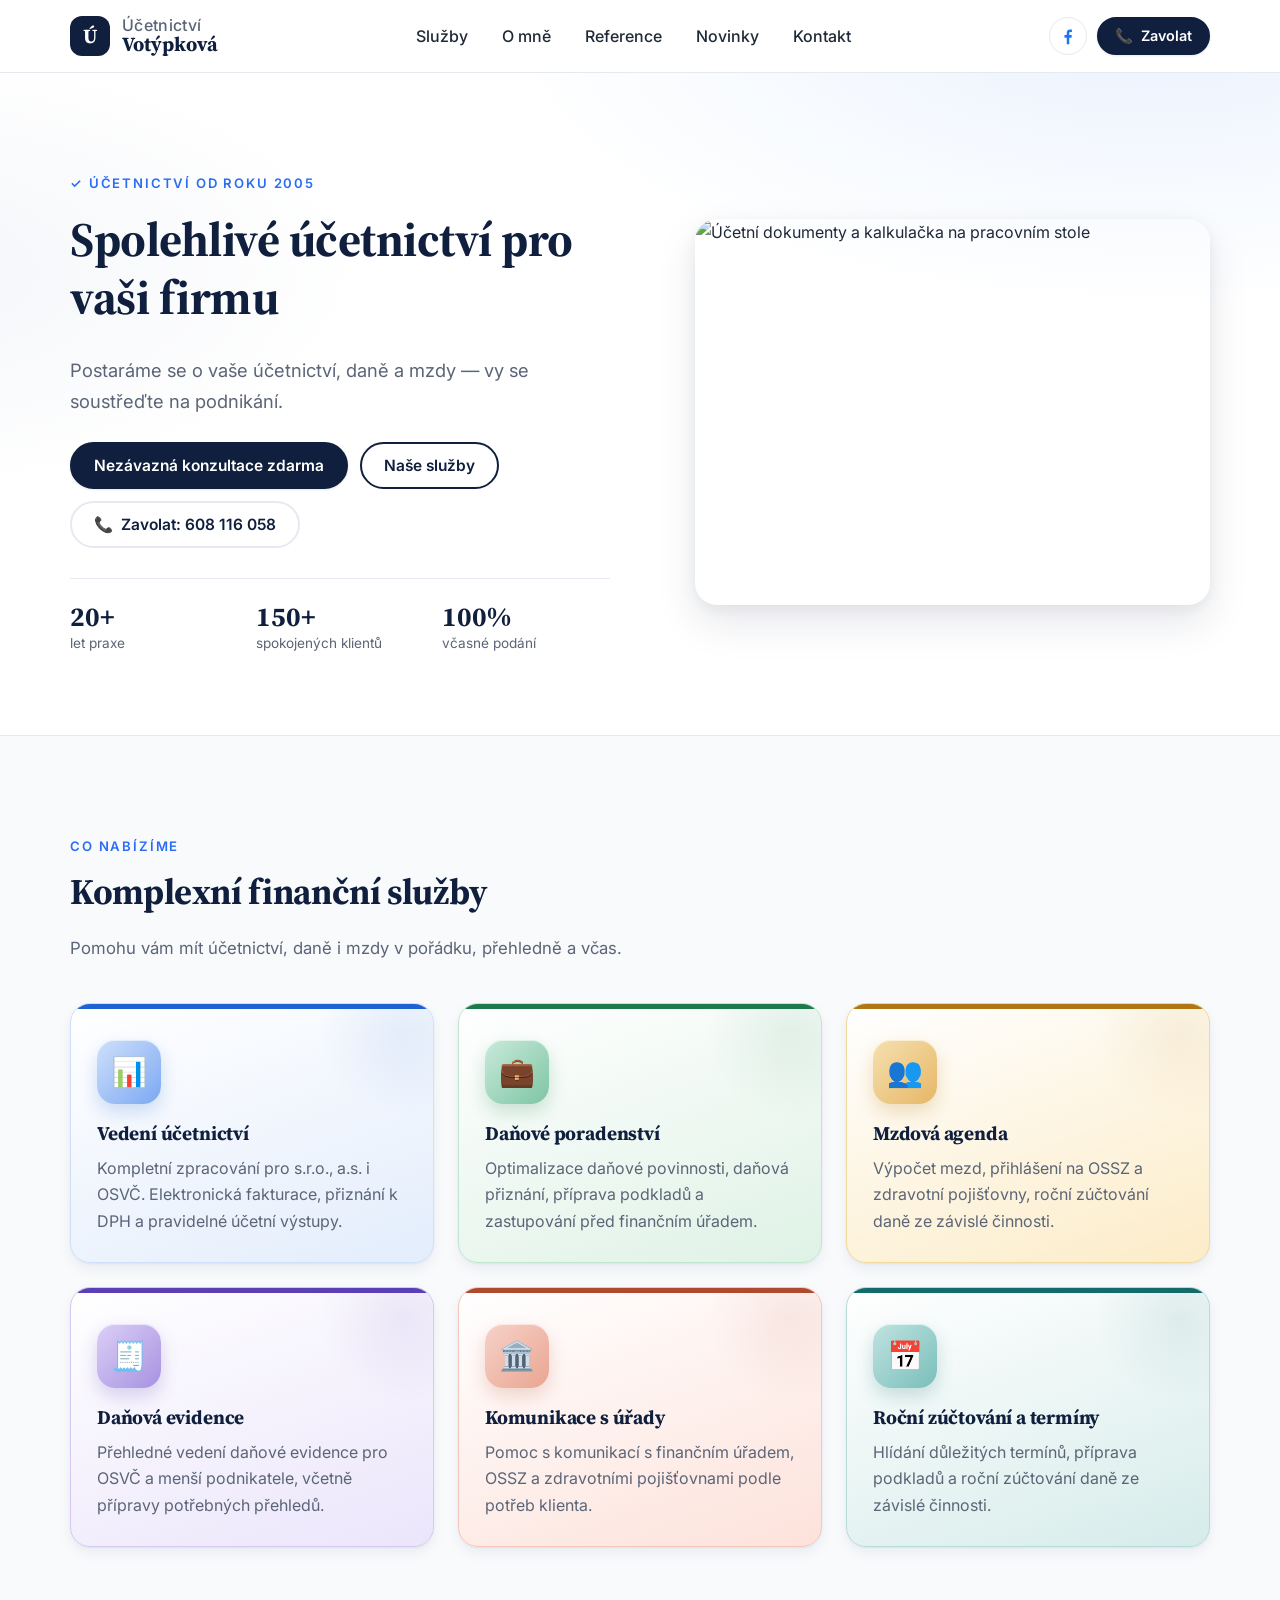
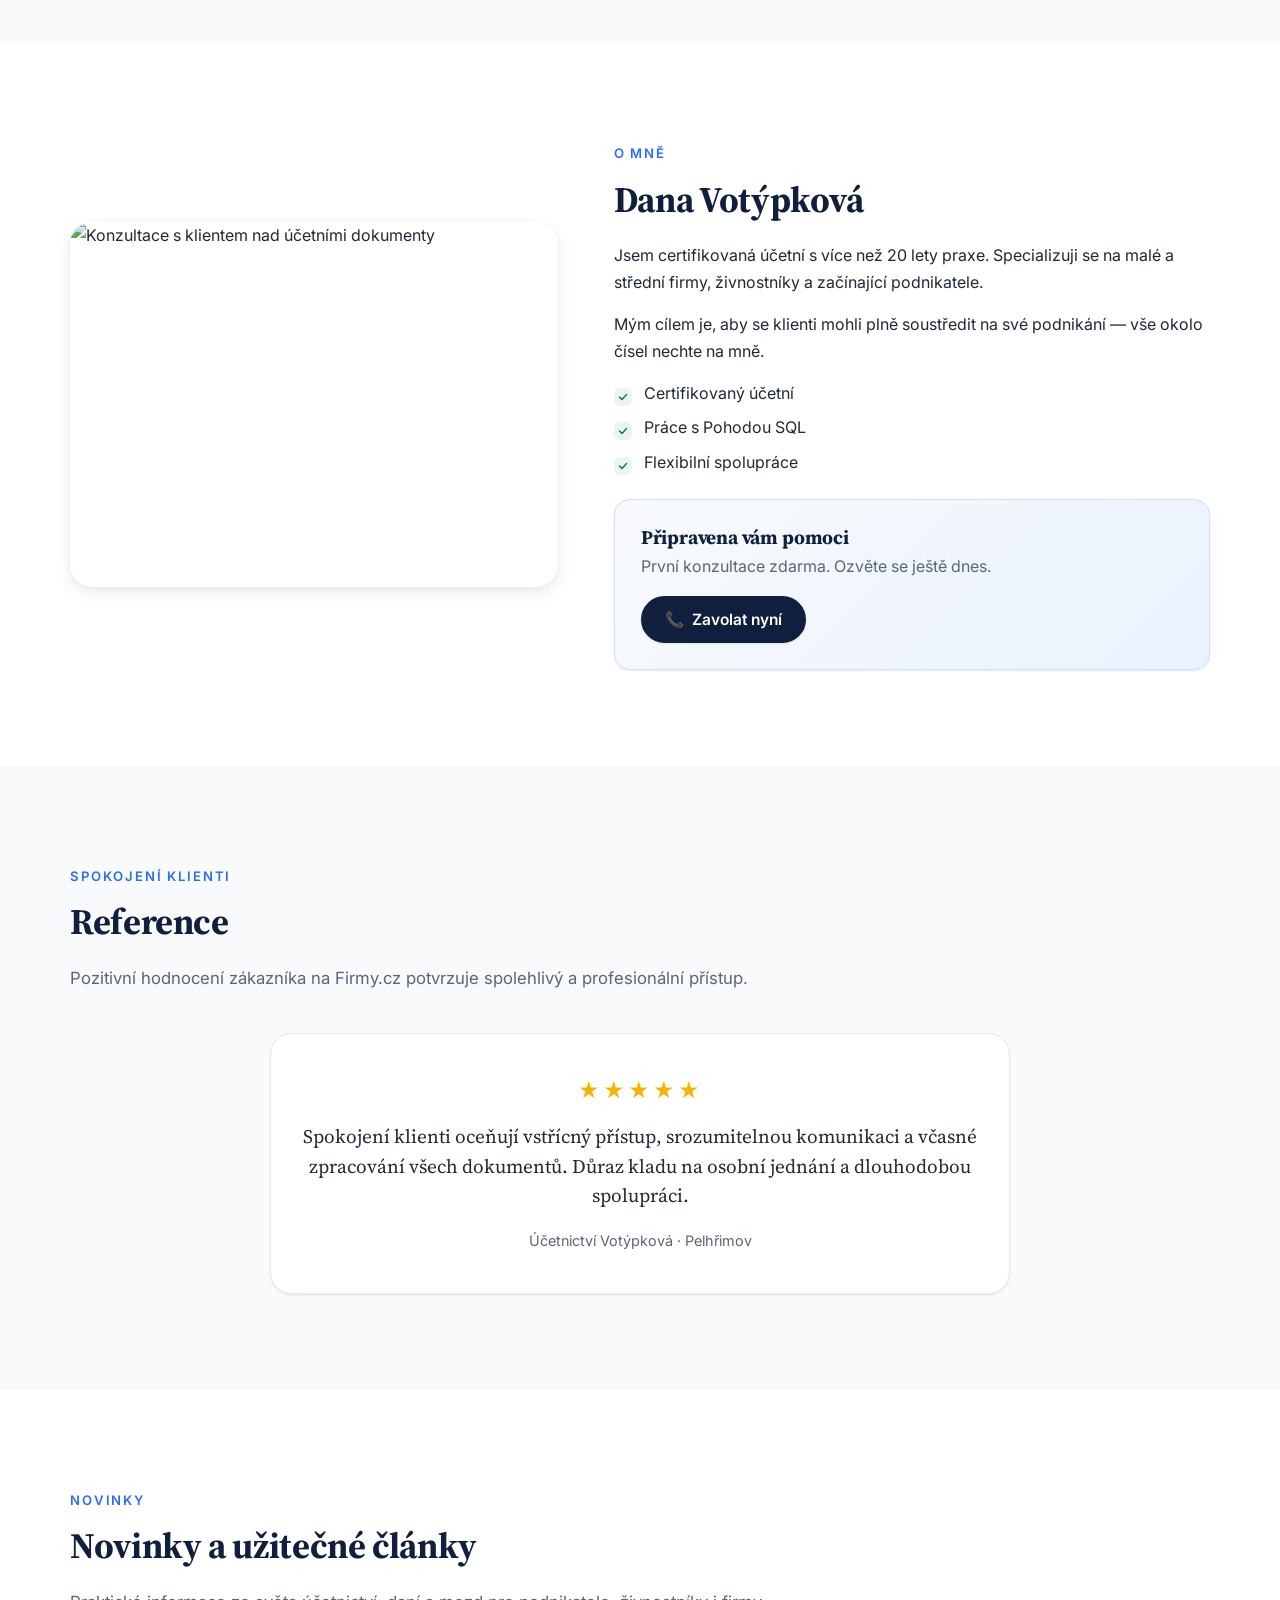
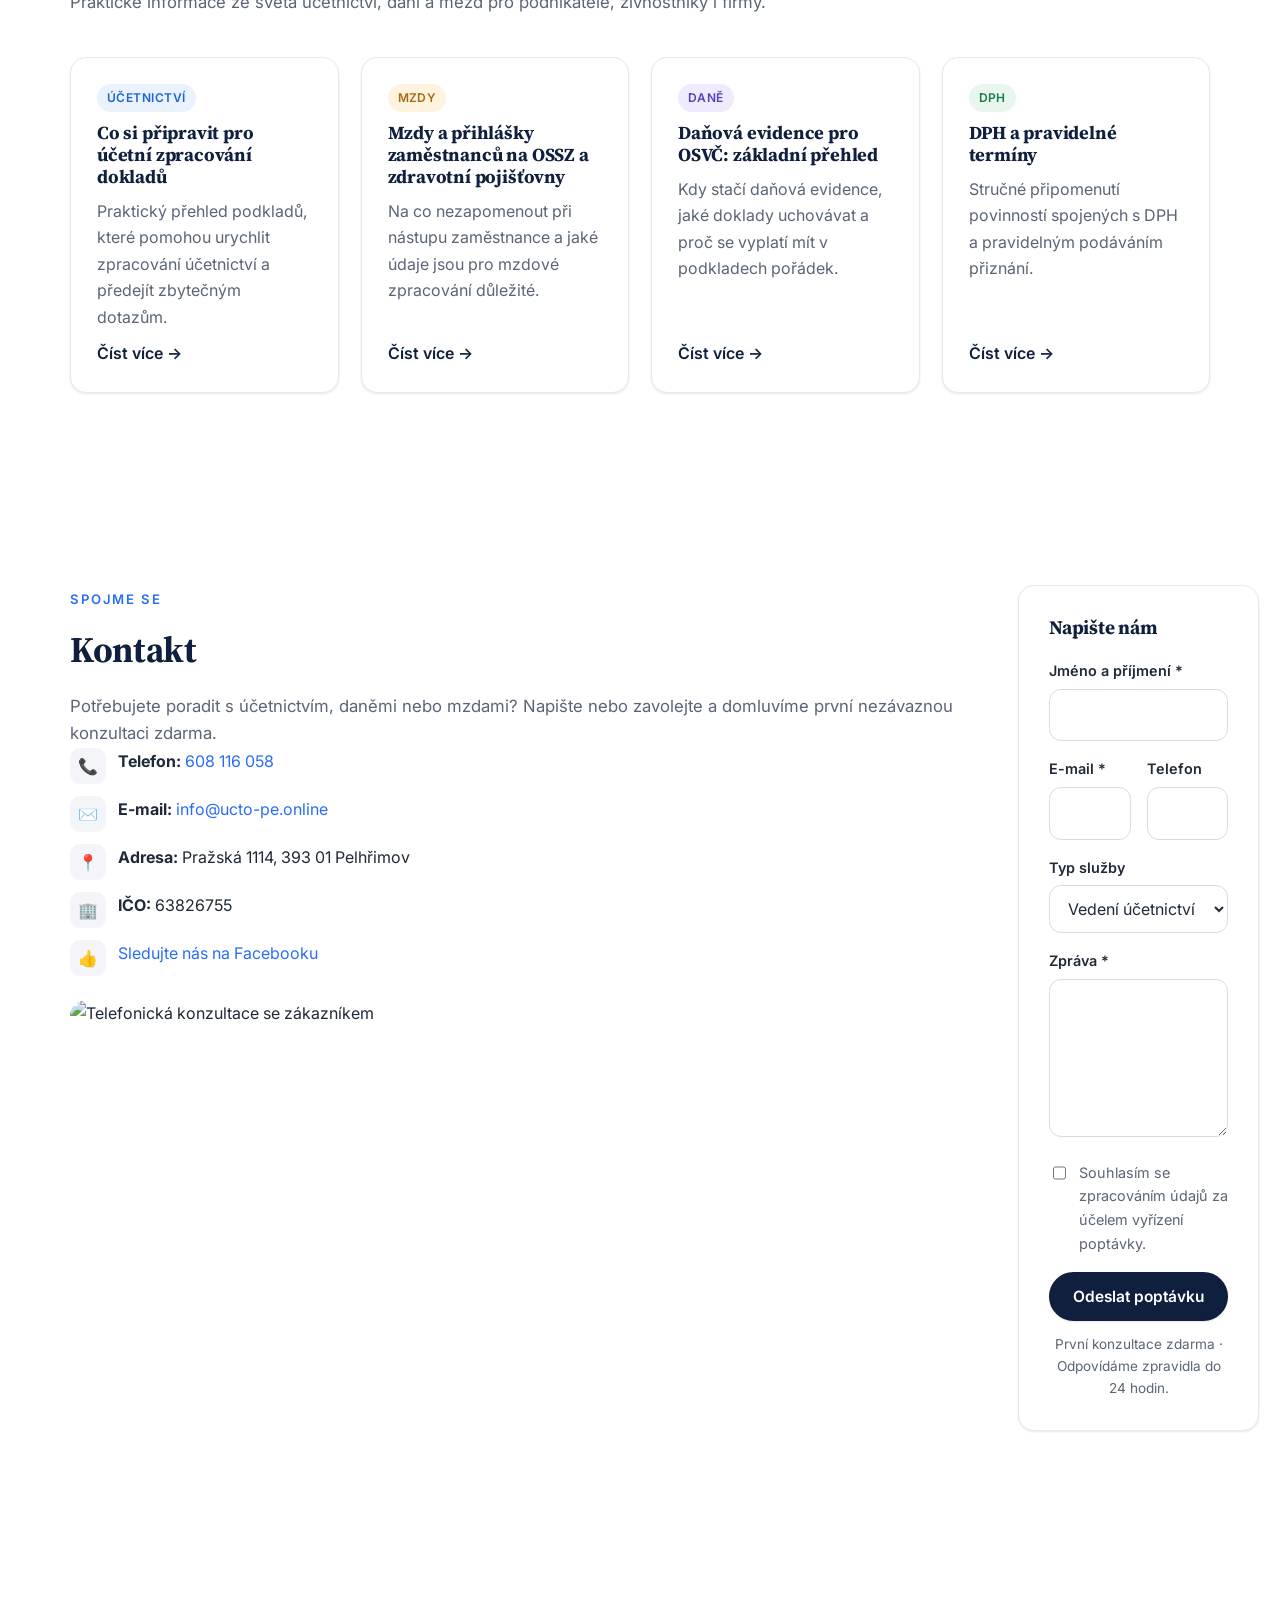
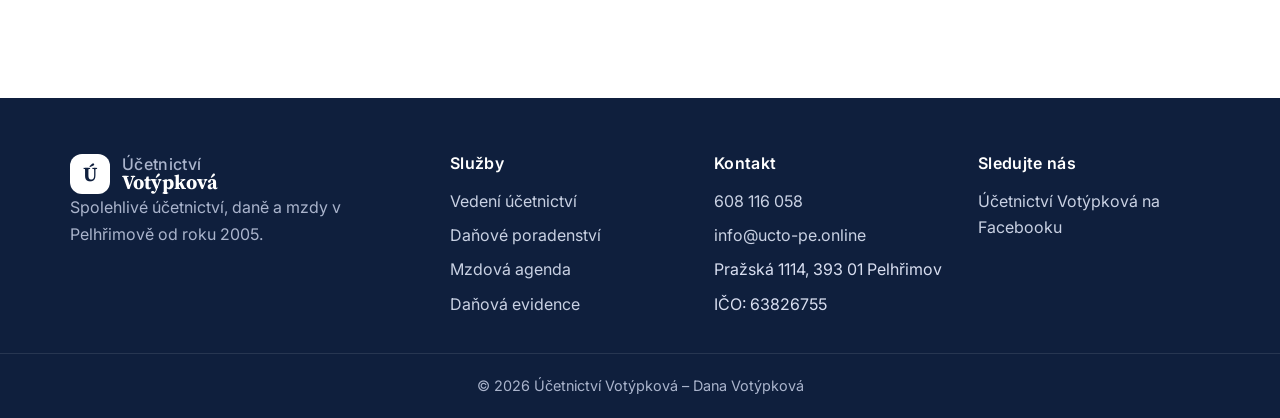
==== commit 16a8d4a8: "Initial commit: Dana Ucetnictvi website with cache-busting" ====
--- a/index.html
+++ b/index.html
@@ -29,7 +29,7 @@
   <link href="https://fonts.googleapis.com/css2?family=Inter:wght@400;500;600;700&family=Source+Serif+4:wght@600;700&display=swap" rel="stylesheet" />
 
   <!-- Stylesheet -->
-  <link rel="stylesheet" href="assets/css/style.css" />
+  <link rel="stylesheet" href="assets/css/style.css?v=20260508" />
 
   <!-- JSON-LD: ProfessionalService -->
   <script type="application/ld+json">
@@ -441,6 +441,6 @@
     </div>
   </footer>
 
-  <script src="assets/js/main.js" defer></script>
+  <script src="assets/js/main.js?v=20260508" defer></script>
 </body>
 </html>
--- a/assets/css/style.css
+++ b/assets/css/style.css
@@ -284,39 +284,169 @@
 }
 .cards { display: grid; gap: 20px; grid-template-columns: 1fr; }
 
-/* ---------- Services ---------- */
+/* ---------- Services (Material-style coloured cards) ---------- */
 .services { background: var(--c-bg-alt); }
-.services-grid { gap: 20px; }
+.services-grid { gap: 24px; }
+
 .service-card {
+  /* Per-card themeable tokens (overridden by .service-* modifiers) */
+  --card-accent:    var(--c-accent);
+  --card-tint-1:    #ffffff;
+  --card-tint-2:    #f3f5f9;
+  --card-border:    var(--c-line);
+  --card-shadow:    rgba(15,31,61,0.10);
+  --icon-bg-from:   #eef1f6;
+  --icon-bg-to:     #d9dfeb;
+  --icon-color:     var(--c-navy);
+
   position: relative;
-  padding: 28px 24px;
+  padding: 36px 26px 28px;
+  border-radius: 20px;
+  border: 1px solid var(--card-border);
+  background: linear-gradient(160deg, var(--card-tint-1) 0%, var(--card-tint-2) 100%);
+  overflow: hidden;
+  isolation: isolate;
+  box-shadow:
+    0 1px 2px rgba(15,31,61,0.06),
+    0 6px 14px rgba(15,31,61,0.06);
+  transition: transform .25s ease, box-shadow .25s ease;
+}
+
+/* Top accent bar */
+.service-card::before {
+  content: "";
+  position: absolute;
+  top: 0; left: 0; right: 0;
+  height: 5px;
+  background: var(--card-accent);
+  border-radius: 20px 20px 0 0;
+}
+
+/* Soft tinted blob in upper-right corner */
+.service-card::after {
+  content: "";
+  position: absolute;
+  top: -90px; right: -90px;
+  width: 240px; height: 240px;
+  background: radial-gradient(closest-side, var(--card-accent) 0%, transparent 70%);
+  opacity: 0.08;
+  z-index: -1;
+  transition: opacity .25s ease, transform .25s ease;
+  pointer-events: none;
+}
+
+.service-card:hover {
+  transform: translateY(-4px);
+  box-shadow:
+    0 1px 2px rgba(15,31,61,0.06),
+    0 22px 40px var(--card-shadow);
+}
+.service-card:hover::after {
+  opacity: 0.14;
+  transform: scale(1.05);
+}
+
+.service-icon {
+  width: 64px; height: 64px;
+  display: inline-flex; align-items: center; justify-content: center;
   border-radius: 18px;
-  border: 1px solid var(--c-line);
-  background: #fff;
-}
-.service-card:hover { transform: translateY(-2px); box-shadow: var(--shadow); }
-.service-icon {
-  width: 56px; height: 56px;
-  display: inline-flex; align-items: center; justify-content: center;
-  border-radius: 14px;
-  font-size: 1.6rem;
-  margin-bottom: 14px;
-}
-.service-card h3 { margin-bottom: 8px; color: var(--c-navy); }
-.service-card p { color: var(--c-text-muted); margin: 0; }
-
-.service-blue   { background: linear-gradient(180deg,#fff,#fff); border-color: var(--s-blue-bd);   }
-.service-blue   .service-icon { background: var(--s-blue-bg);   color: var(--s-blue-ic);   }
-.service-green  { border-color: var(--s-green-bd);  }
-.service-green  .service-icon { background: var(--s-green-bg);  color: var(--s-green-ic);  }
-.service-amber  { border-color: var(--s-amber-bd);  }
-.service-amber  .service-icon { background: var(--s-amber-bg);  color: var(--s-amber-ic);  }
-.service-violet { border-color: var(--s-violet-bd); }
-.service-violet .service-icon { background: var(--s-violet-bg); color: var(--s-violet-ic); }
-.service-rose   { border-color: var(--s-rose-bd);   }
-.service-rose   .service-icon { background: var(--s-rose-bg);   color: var(--s-rose-ic);   }
-.service-teal   { border-color: var(--s-teal-bd);   }
-.service-teal   .service-icon { background: var(--s-teal-bg);   color: var(--s-teal-ic);   }
+  font-size: 1.8rem;
+  margin-bottom: 18px;
+  background: linear-gradient(135deg, var(--icon-bg-from) 0%, var(--icon-bg-to) 100%);
+  color: var(--icon-color);
+  box-shadow:
+    inset 0 1px 0 rgba(255,255,255,0.6),
+    0 8px 18px var(--card-shadow);
+  position: relative;
+  z-index: 1;
+}
+
+.service-card h3 {
+  margin-bottom: 10px;
+  color: var(--c-navy);
+  position: relative;
+  z-index: 1;
+}
+.service-card p {
+  color: var(--c-text-muted);
+  margin: 0;
+  position: relative;
+  z-index: 1;
+}
+
+/* ----- Per-service colour themes (Material-inspired shades) ----- */
+
+/* Vedení účetnictví — Soft Blue */
+.service-blue {
+  --card-accent:  #1e63d4;
+  --card-tint-1:  #ffffff;
+  --card-tint-2:  #e3edfc;
+  --card-border:  #cfe0fb;
+  --card-shadow:  rgba(30,99,212,0.20);
+  --icon-bg-from: #cfe0fb;
+  --icon-bg-to:   #7ba8f2;
+  --icon-color:   #103e8a;
+}
+
+/* Daňové poradenství — Soft Green */
+.service-green {
+  --card-accent:  #1d7a4c;
+  --card-tint-1:  #ffffff;
+  --card-tint-2:  #dff2e6;
+  --card-border:  #c0e6cf;
+  --card-shadow:  rgba(29,122,76,0.20);
+  --icon-bg-from: #c9eadb;
+  --icon-bg-to:   #7ec5a3;
+  --icon-color:   #0e4d2d;
+}
+
+/* Mzdová agenda — Soft Amber */
+.service-amber {
+  --card-accent:  #b07514;
+  --card-tint-1:  #ffffff;
+  --card-tint-2:  #fcecc8;
+  --card-border:  #f1d99c;
+  --card-shadow:  rgba(176,117,20,0.22);
+  --icon-bg-from: #f5e0b0;
+  --icon-bg-to:   #e7b766;
+  --icon-color:   #6e4506;
+}
+
+/* Daňová evidence — Soft Violet */
+.service-violet {
+  --card-accent:  #5b3fb6;
+  --card-tint-1:  #ffffff;
+  --card-tint-2:  #ebe5fb;
+  --card-border:  #d6c9f3;
+  --card-shadow:  rgba(91,63,182,0.22);
+  --icon-bg-from: #dccff7;
+  --icon-bg-to:   #a692e0;
+  --icon-color:   #3a2780;
+}
+
+/* Komunikace s úřady — Soft Rose / Peach */
+.service-rose {
+  --card-accent:  #b04a2f;
+  --card-tint-1:  #ffffff;
+  --card-tint-2:  #fde2db;
+  --card-border:  #f5c6b9;
+  --card-shadow:  rgba(176,74,47,0.20);
+  --icon-bg-from: #f7d2c9;
+  --icon-bg-to:   #e9a591;
+  --icon-color:   #7a2c17;
+}
+
+/* Roční zúčtování — Soft Teal */
+.service-teal {
+  --card-accent:  #136b6a;
+  --card-tint-1:  #ffffff;
+  --card-tint-2:  #d6ecea;
+  --card-border:  #b5dcd9;
+  --card-shadow:  rgba(19,107,106,0.20);
+  --icon-bg-from: #c0e3e1;
+  --icon-bg-to:   #79beba;
+  --icon-color:   #0a4847;
+}
 
 /* ---------- About ---------- */
 .about-grid {
